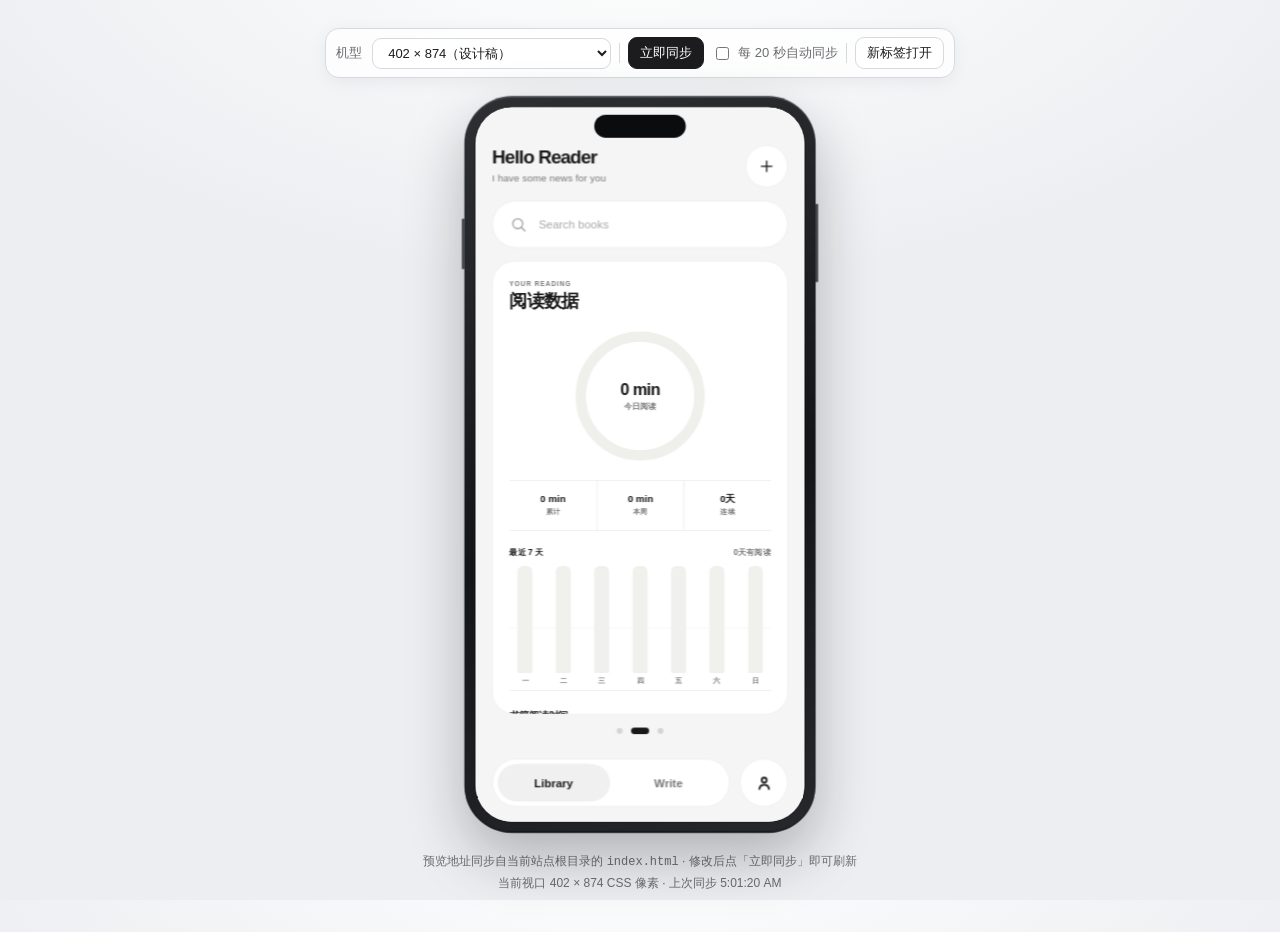
==== mobile-preview.html @ 4bb74826 "feat: add desktop virtual phone preview for mobile layout" ====
<!DOCTYPE html>
<html lang="zh-CN">
<head>
<meta charset="UTF-8">
<meta name="viewport" content="width=device-width, initial-scale=1">
<title>ReadBook · 虚拟手机预览</title>
<style>
  :root {
    --page-bg: #eceef1;
    --ink: #1c1c1e;
    --muted: #6b6b70;
    --line: #d7d9dd;
    --card: #ffffff;
  }
  * { box-sizing: border-box; }
  html, body {
    margin: 0;
    height: 100%;
    background:
      radial-gradient(1200px 600px at 50% -10%, #ffffff 0%, var(--page-bg) 62%);
    color: var(--ink);
    font-family: -apple-system, BlinkMacSystemFont, "SF Pro Text", "Helvetica Neue", "PingFang SC", "Microsoft YaHei", sans-serif;
    -webkit-font-smoothing: antialiased;
  }
  .stage {
    min-height: 100%;
    display: flex;
    flex-direction: column;
    align-items: center;
    justify-content: center;
    gap: 18px;
    padding: 28px 16px 40px;
  }

  /* ---------- 控制条 ---------- */
  .toolbar {
    display: flex;
    align-items: center;
    gap: 8px;
    flex-wrap: wrap;
    justify-content: center;
    padding: 8px 10px;
    background: rgba(255,255,255,.78);
    border: 1px solid var(--line);
    border-radius: 14px;
    backdrop-filter: blur(14px);
    box-shadow: 0 4px 18px rgba(20,22,26,.06);
    font-size: 13px;
  }
  .toolbar .label { color: var(--muted); margin-right: 2px; }
  select, button {
    font: inherit;
    color: var(--ink);
    background: var(--card);
    border: 1px solid var(--line);
    border-radius: 9px;
    padding: 6px 11px;
    cursor: pointer;
    transition: background .16s ease, border-color .16s ease;
  }
  button:hover, select:hover { background: #f5f6f8; border-color: #c3c6cb; }
  button:active { transform: translateY(.5px); }
  button.primary {
    background: var(--ink);
    color: #fff;
    border-color: var(--ink);
  }
  button.primary:hover { background: #333338; }
  .switch {
    display: inline-flex;
    align-items: center;
    gap: 6px;
    color: var(--muted);
    user-select: none;
  }
  .switch input { accent-color: #1c1c1e; }
  .divider { width: 1px; height: 20px; background: var(--line); }

  /* ---------- 手机外壳 ---------- */
  .viewport {
    display: flex;
    align-items: center;
    justify-content: center;
  }
  .device {
    position: relative;
    padding: 14px;
    border-radius: 58px;
    background: linear-gradient(160deg, #2e3034 0%, #141518 55%, #26282c 100%);
    box-shadow:
      0 30px 70px rgba(18,20,24,.28),
      0 2px 0 rgba(255,255,255,.14) inset,
      0 -2px 0 rgba(0,0,0,.5) inset;
    transform-origin: top center;
    transition: transform .18s ease;
  }
  .device::before, .device::after {
    content: "";
    position: absolute;
    width: 3px;
    border-radius: 2px;
    background: #3a3d42;
  }
  .device::before { left: -3px; top: 150px; height: 62px; }
  .device::after  { right: -3px; top: 132px; height: 96px; }

  .screen {
    position: relative;
    overflow: hidden;
    border-radius: 44px;
    background: #fff;
    box-shadow: 0 0 0 1px rgba(0,0,0,.55);
  }
  .screen iframe {
    display: block;
    border: 0;
    width: 100%;
    height: 100%;
    background: #fff;
  }

  /* 刘海 */
  .notch {
    position: absolute;
    top: 9px;
    left: 50%;
    transform: translateX(-50%);
    width: 112px;
    height: 28px;
    border-radius: 16px;
    background: #0b0c0e;
    z-index: 3;
    pointer-events: none;
  }

  /* 同步提示 */
  .status {
    position: absolute;
    left: 50%;
    bottom: 14px;
    transform: translateX(-50%);
    z-index: 4;
    padding: 5px 12px;
    border-radius: 999px;
    font-size: 11.5px;
    color: #fff;
    background: rgba(20,21,24,.72);
    backdrop-filter: blur(8px);
    opacity: 0;
    transition: opacity .25s ease;
    pointer-events: none;
    white-space: nowrap;
  }
  .status.show { opacity: 1; }

  .meta {
    font-size: 12px;
    color: var(--muted);
    text-align: center;
    line-height: 1.7;
  }
  .meta a { color: var(--muted); text-underline-offset: 2px; }
</style>
</head>
<body>
<div class="stage">
  <div class="toolbar">
    <span class="label">机型</span>
    <select id="deviceSelect">
      <option value="402x874" selected>402 × 874（设计稿）</option>
      <option value="393x852">393 × 852（iPhone 15 Pro）</option>
      <option value="390x844">390 × 844（iPhone 14）</option>
      <option value="430x932">430 × 932（iPhone 15 Pro Max）</option>
      <option value="375x812">375 × 812（iPhone X / 13 mini）</option>
    </select>
    <div class="divider"></div>
    <button id="syncBtn" class="primary">立即同步</button>
    <label class="switch"><input type="checkbox" id="autoSync"> 每 20 秒自动同步</label>
    <div class="divider"></div>
    <button id="openBtn">新标签打开</button>
  </div>

  <div class="viewport">
    <div class="device" id="device">
      <div class="screen" id="screen">
        <div class="notch"></div>
        <iframe id="frame" src="./index.html" title="ReadBook 手机预览"></iframe>
        <div class="status" id="status">已同步最新版本</div>
      </div>
    </div>
  </div>

  <div class="meta">
    预览地址同步自当前站点根目录的 <code>index.html</code> · 修改后点「立即同步」即可刷新<br>
    <span id="stamp"></span>
  </div>
</div>

<script>
(function () {
  const screenEl = document.getElementById("screen");
  const deviceEl = document.getElementById("device");
  const frame = document.getElementById("frame");
  const statusEl = document.getElementById("status");
  const select = document.getElementById("deviceSelect");
  const autoSync = document.getElementById("autoSync");
  const stamp = document.getElementById("stamp");
  let autoTimer = null;

  function applySize(value) {
    const [w, h] = value.split("x").map(Number);
    screenEl.style.width = w + "px";
    screenEl.style.height = h + "px";
    fitScale();
    stamp.textContent = "当前视口 " + w + " × " + h + " CSS 像素";
  }

  // 窗口不够高时整体等比缩小，避免看不到完整手机
  function fitScale() {
    const needH = parseInt(screenEl.style.height || "874", 10) + 28 + 150;
    const needW = parseInt(screenEl.style.width || "402", 10) + 28 + 40;
    const scale = Math.min(1, (window.innerHeight - 40) / needH, (window.innerWidth - 40) / needW);
    deviceEl.style.transform = "scale(" + Math.max(0.35, scale).toFixed(3) + ")";
    deviceEl.style.marginBottom = scale < 1 ? (deviceEl.offsetHeight * (scale - 1)) + "px" : "0px";
  }

  function toast(text) {
    statusEl.textContent = text;
    statusEl.classList.add("show");
    clearTimeout(toast._t);
    toast._t = setTimeout(() => statusEl.classList.remove("show"), 1300);
  }

  function sync(showToast) {
    // 加时间戳强制绕过 service worker / HTTP 缓存
    const url = new URL("./index.html", location.href);
    url.searchParams.set("sync", Date.now());
    frame.src = url.href;
    if (showToast) toast("已同步最新版本");
    stamp.textContent = stamp.textContent.split(" · ")[0] + " · 上次同步 " + new Date().toLocaleTimeString();
  }

  document.getElementById("syncBtn").addEventListener("click", () => sync(true));
  document.getElementById("openBtn").addEventListener("click", () => {
    window.open(frame.src, "_blank", "noopener");
  });

  select.addEventListener("change", () => applySize(select.value));
  window.addEventListener("resize", fitScale);

  autoSync.addEventListener("change", () => {
    clearInterval(autoTimer);
    if (autoSync.checked) {
      autoTimer = setInterval(() => sync(false), 20000);
      toast("自动同步已开启");
    } else {
      toast("自动同步已关闭");
    }
  });

  frame.addEventListener("load", () => { if (autoSync.checked) toast("已同步最新版本"); });

  applySize(select.value);
  sync(false);
})();
</script>
</body>
</html>
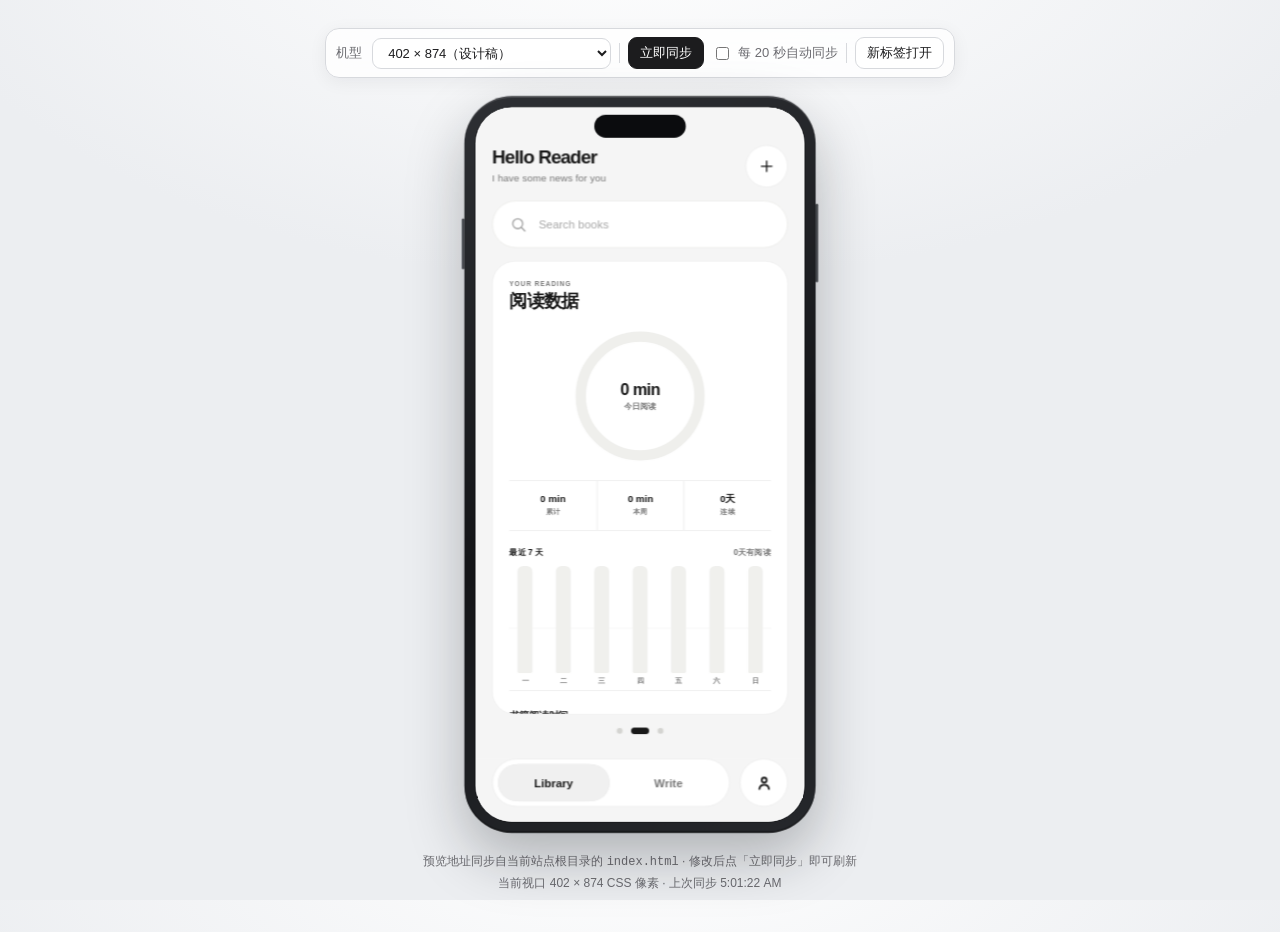
==== commit bb9d0e8c: "fix: avoid aborted duplicate iframe request on preview load" ====
--- a/mobile-preview.html
+++ b/mobile-preview.html
@@ -184,7 +184,7 @@
     <div class="device" id="device">
       <div class="screen" id="screen">
         <div class="notch"></div>
-        <iframe id="frame" src="./index.html" title="ReadBook 手机预览"></iframe>
+        <iframe id="frame" title="ReadBook 手机预览"></iframe>
         <div class="status" id="status">已同步最新版本</div>
       </div>
     </div>
